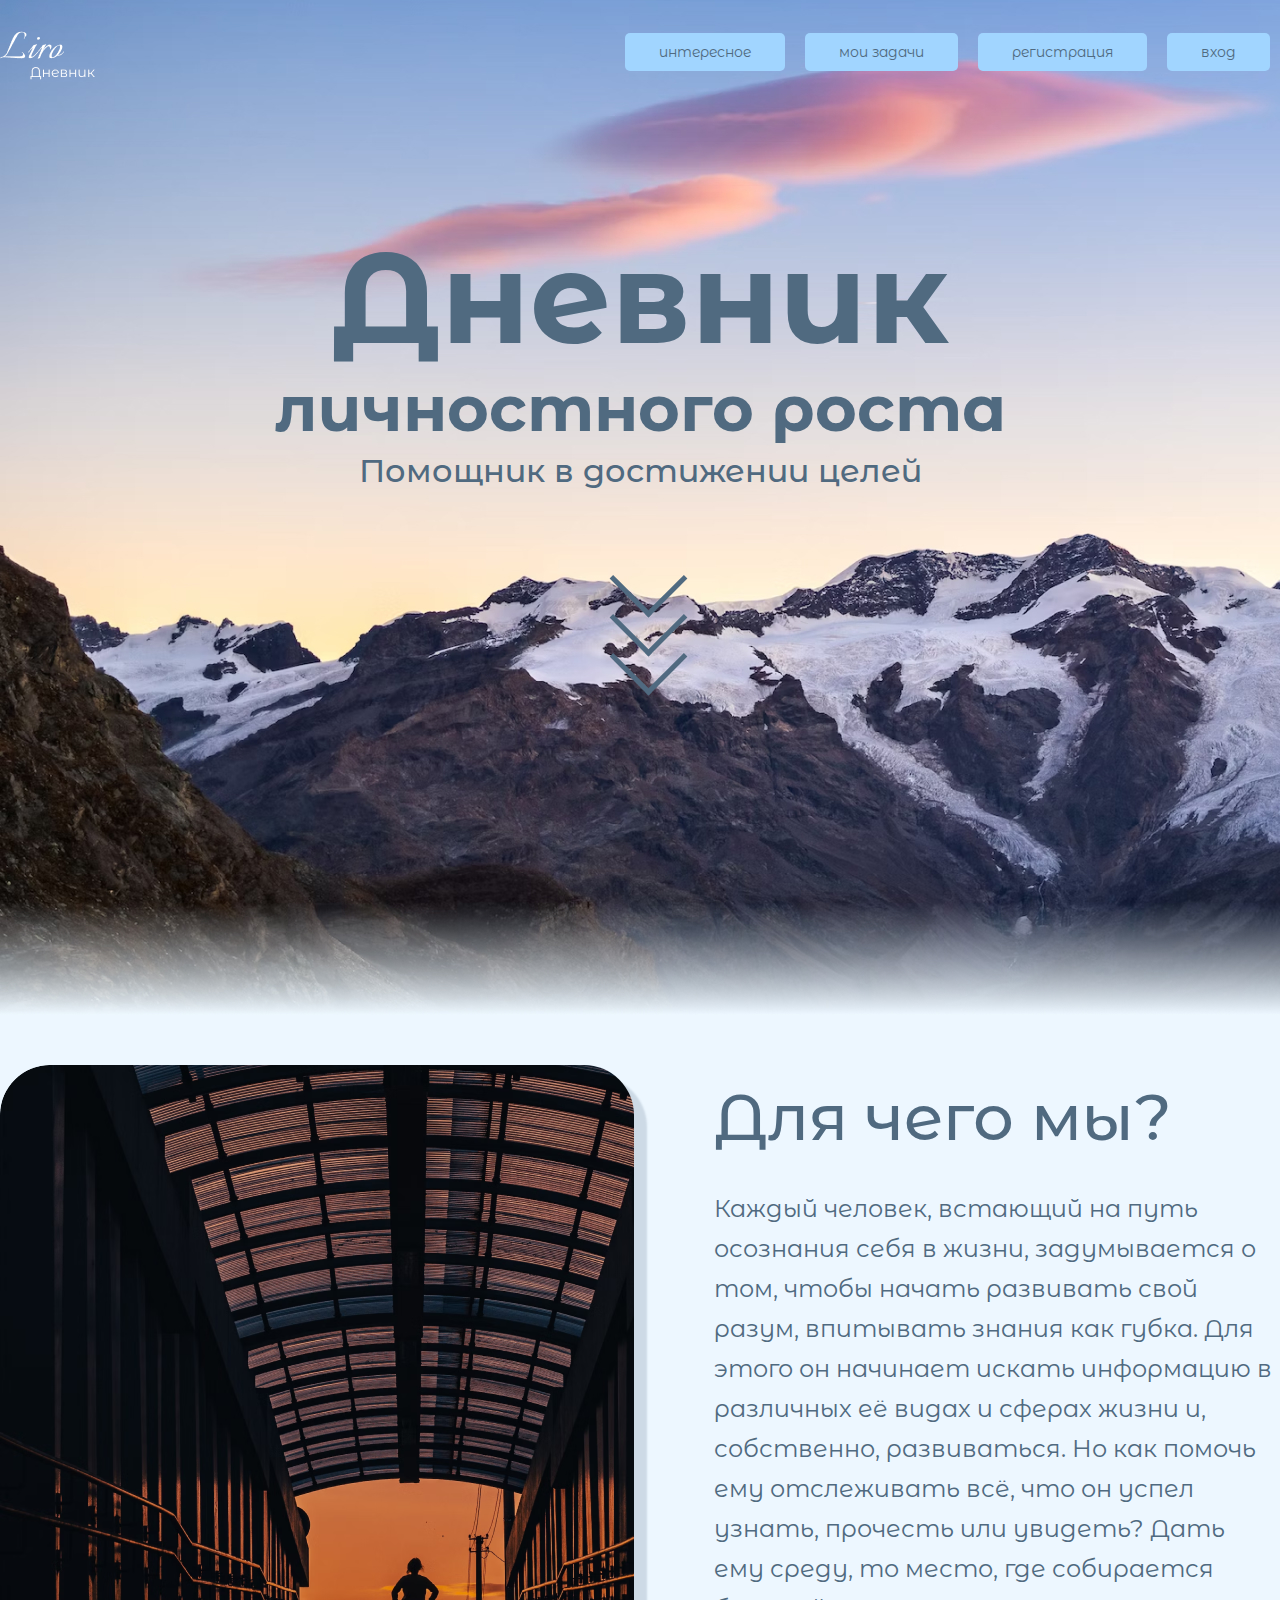
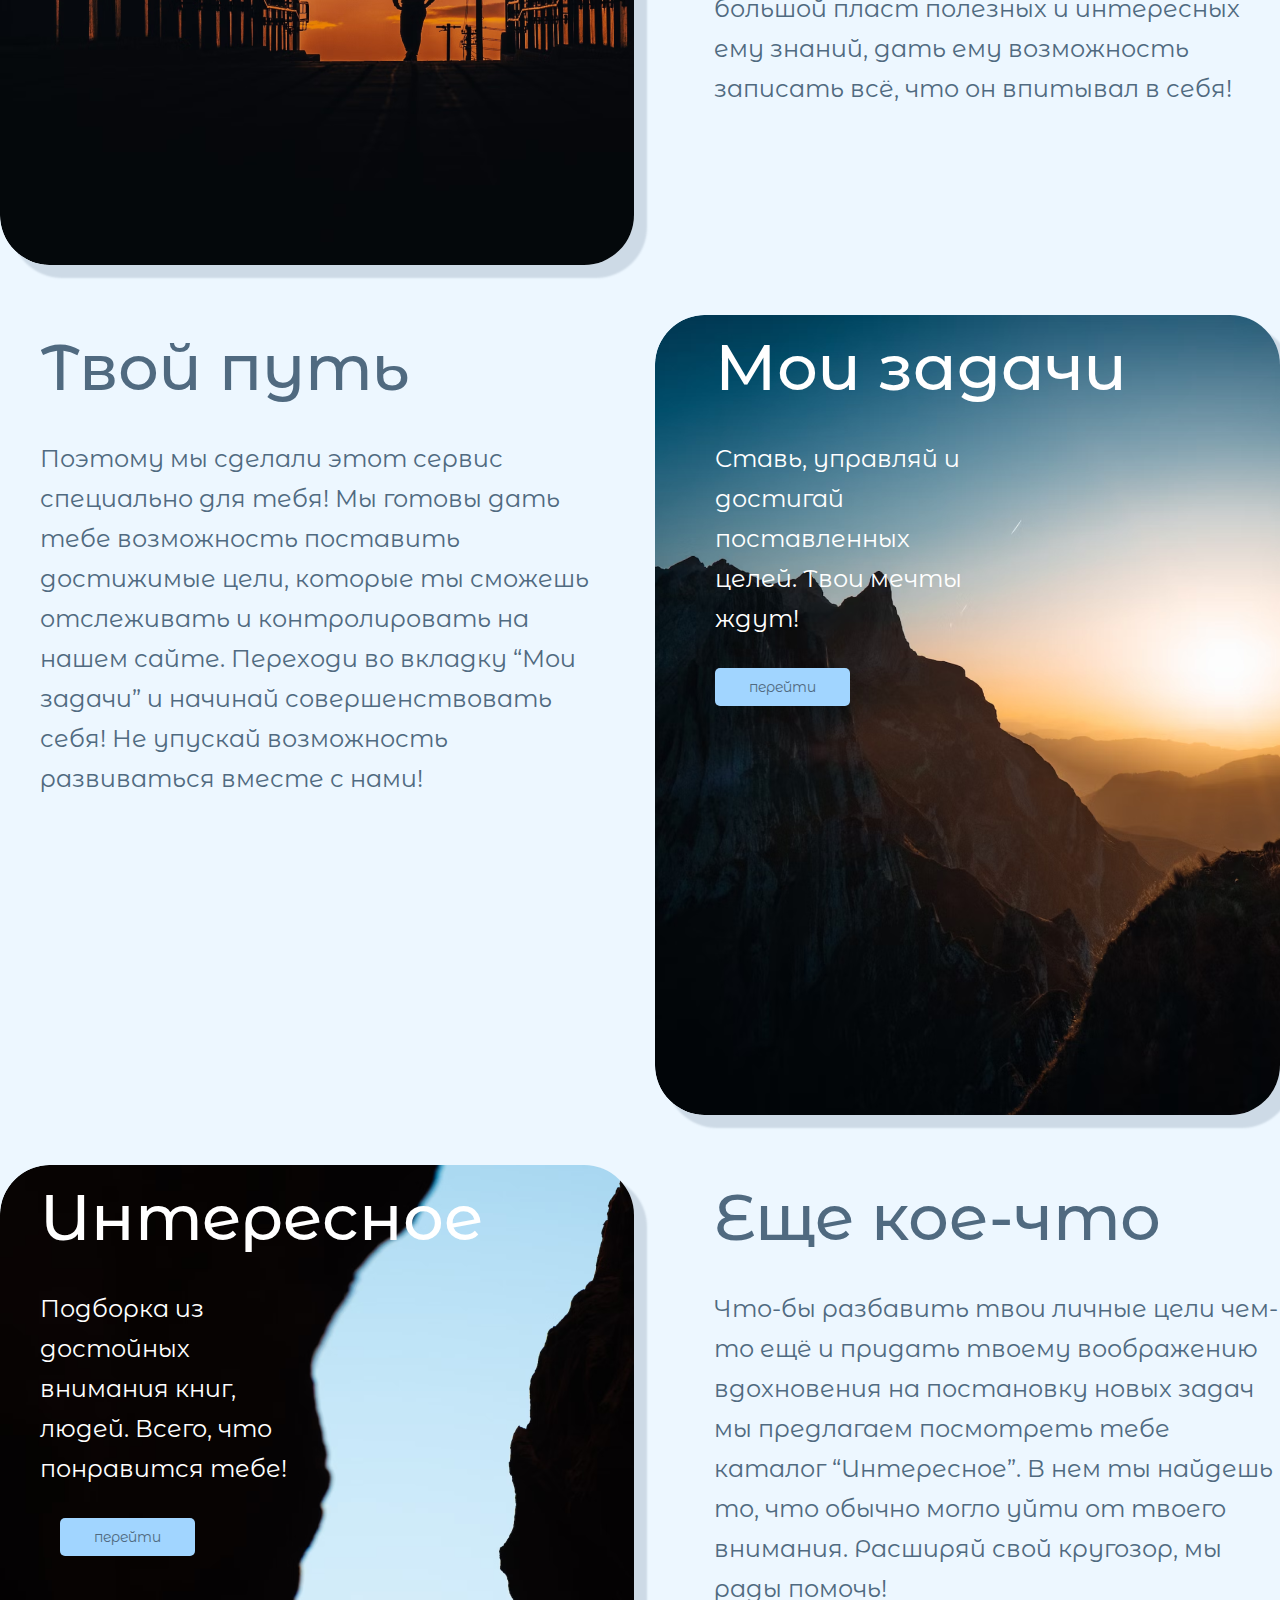
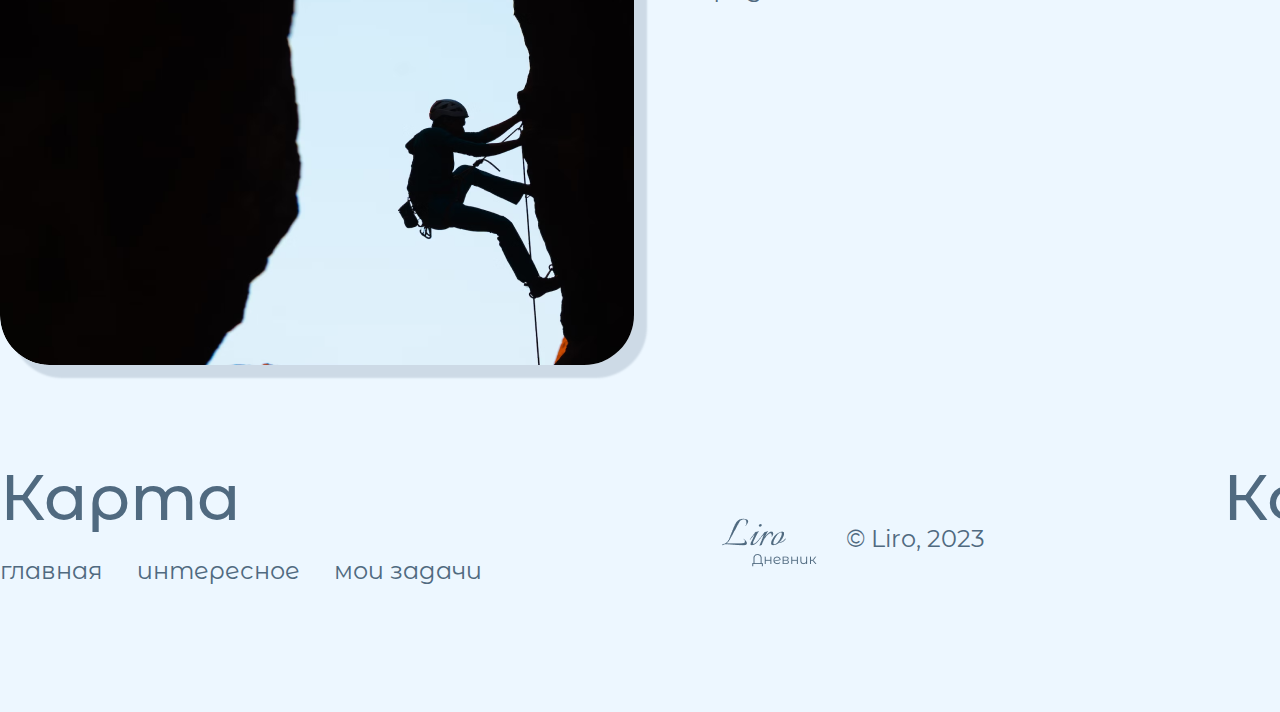
==== index.html @ eb850607 "modified css and html files, created js files" ====
<!DOCTYPE html>
<html lang="en">
<head>
    <meta charset="UTF-8">
    <meta name="viewport" content="width=device-width, initial-scale=1.0">
    <title>Liro Дневник</title>
    <link rel="stylesheet" href="./css/reg_auth.css">
    <link rel="stylesheet" href="./css/header.css">
    <link rel="stylesheet" href="./css/reset.css">
    <link rel="stylesheet" href="./css/index.css">
    <link rel="stylesheet" href="./css/footer.css">
    <link rel="preconnect" href="https://fonts.googleapis.com">
    <link rel="preconnect" href="https://fonts.gstatic.com" crossorigin>
    <script src="../js/script.js" type="module"></script>
</head>
<body>
    <div class="modal__wrapper"></div>
    <div class="reg__wrapper">
        <h1 class="reg__heading">Регистрация</h1>
        <form action="" class="reg__form">
            <label for="name" class="reg__form-label">
                ФИО
                <input class="reg__form-input" type="text" name="fio" placeholder="Введите фамилию, имя и отчество">
            </label>
            <label for="name" class="reg__form-label">
                Логин
                <input class="reg__form-input" type="text" name="login" placeholder="Введите логин">
            </label>
            <label for="name" class="reg__form-label">
                Пароль
                <input class="reg__form-input" type="text" name="password" placeholder="Введите пароль">
            </label>
        </form>
        <button class="reg__sub-btn" type="submit">Зарегистрироваться</button>
        <p class="reg__text">Вы уже есть у нас? <span class="reg__text-bold">Авторизоваться</span></p>
    </div>
    <div class="auth__wrapper">
        <h1 class="auth__heading">Авторизация</h1>
        <form action="" class="auth__form">
            <label for="name" class="auth__form-label">
                Логин
                <input class="auth__form-input" type="text" name="fio" placeholder="Введите логин">
            </label>
            <label for="name" class="auth__form-label">
                Пароль
                <input class="auth__form-input" type="text" name="password" placeholder="Введите пароль">
            </label>
        </form>
        <button class="auth__sub-btn" type="submit">Войти</button>
        <p class="auth__text">Нет аккаунта? <span class="auth__text-bold">Зарегистрироваться</span></p>
    </div>
    <div class="wrapper">
        

        <!-- HEADER -->

        <header class="header">
            <div class="header__nav">
                <a href="./index.html" class="header__logo-link">
                    <img src="../imgs/logo.png" alt="Liro Дневник" class="logo">
                </a>
                <nav class="header__nav-bar">
                    <ul class="header__nav-links">
                        <li class="header__nav-item">
                            <a disabled href="./pages/interesting.html" class="header__nav-link">интересное</a>
                        </li>
                        <li class="header__nav-item">
                            <a href="./pages/tasks.html" class="header__nav-link">мои задачи</a>
                        </li>
                        <li class="header__nav-item">
                            <button class="header__nav-link registration">регистрация</button>
                        </li>
                        <li class="header__nav-item">
                            <button class="header__nav-link authorization">вход</button>
                            <!-- <a href="#" class="header__nav-link">вход</a> -->
                        </li>
                    </ul>
                </nav>
            </div>
            <div class="header__hello-frame">
                <h1 class="hello-frame__h1">Дневник</h1>
                <h2 class="hello-frame__h2">личностного роста</h2>
                <p class="hello-frame__p">Помощник в достижении целей</p>
                <div class="arrow-7">
                    <span></span>
                    <span></span>
                    <span></span>
                </div>
            </div>
        </header>

        <!-- MAIN -->

        <main class="main">
            <div class="main__blocks">
                <div class="main__block">
                    <div class="main__block-image" style="background-image: url(./imgs/image_one.png);"></div>
                    <div class="main__block-heading">
                        <h1 class="main__heading">Для чего мы?</h1>
                        <p class="main__text">Каждый человек, встающий на путь осознания себя в жизни, задумывается о том, чтобы начать развивать свой разум, впитывать знания как губка.
                            Для этого он начинает искать информацию в различных её видах и сферах жизни и, собственно, развиваться.
                            Но как помочь ему отслеживать всё, что он успел узнать, прочесть или увидеть?
                            Дать ему среду, то место, где собирается большой пласт полезных и интересных ему знаний, дать ему возможность записать всё, что он впитывал в себя!</p>
                    </div>
                </div>
                <div class="main__block">
                    <div class="main__block-heading">
                        <h1 class="main__heading" style="margin-left: 0;">Твой путь</h1>
                        <p class="main__text" style="margin-left: 0;">Поэтому мы сделали этот сервис специально для тебя!
                            Мы готовы дать тебе возможность поставить достижимые цели, которые ты сможешь отслеживать и контролировать на нашем сайте.
                            Переходи во вкладку “Мои задачи” и начинай совершенствовать себя!
                            Не упускай возможность развиваться вместе с нами!</p>
                    </div>
                    <div class="main__block-image" style="background-image: url(./imgs/image_two.png); margin-left: 50px;">
                        <h1 class="main__heading" style="margin-left: 60px;">Мои задачи</h1>
                        <p class="main__text" style="width: 270px; margin-left: 60px;">Ставь, управляй и достигай поставленных целей. Твои мечты ждут!</p>
                        <div class="main__link-wrapper">
                            <a href="./pages/tasks.html" class="main__nav-link" style="margin-left: 60px;">перейти</a>
                        </div>
                    </div>
                </div>
                <div class="main__block">
                    <div class="main__block-image" style="background-image: url(./imgs/image_three.png);">
                        <h1 class="main__heading">Интересное</h1>
                        <p class="main__text" style="width: 270px;">Подборка из достойных
                            внимания книг, людей. Всего, что понравится тебе!</p>
                        <div class="main__link-wrapper">
                            <a href="./pages/interesting.html" class="main__nav-link" style="margin-left: 60px;">перейти</a>
                        </div>
                    </div>
                    <div class="main__block-heading">
                        <h1 class="main__heading">Еще кое-что</h1>
                        <p class="main__text">Что-бы разбавить твои личные цели чем-то ещё и придать твоему воображению вдохновения на постановку новых задач мы предлагаем посмотреть тебе каталог “Интересное”.
                            В нем ты найдешь то, что обычно могло уйти от твоего внимания.
                            Расширяй свой кругозор, мы рады помочь!</p>
                    </div>
                </div>
            </div>
        </main>

        <!-- FOOTER -->

        <footer class="footer">
            <div class="footer__nav">
                <h1 class="footer__heading">Карта</h1>
                <ul class="footer__nav-links">
                    <li class="footer__nav-item">
                        <a href="./index.html" class="footer__nav-link">главная</a>
                    </li>
                    <li class="footer__nav-item">
                        <a href="./pages/interesting.html" class="footer__nav-link">интересное</a>
                    </li>
                    <li class="footer__nav-item">
                        <a href="./pages/tasks.html" class="footer__nav-link">мои задачи</a>
                    </li>
                </ul>
            </div>
            <div class="footer__logo-liro">
                <a href="./index.html" class="footer__logo-link">
                    <img src="../imgs/dark_logo.png" alt="Liro Дневник" class="logo">
                </a>
                <p class="footer__liro">© Liro, 2023</p>
            </div>
            <div class="footer__contacts">
                <h1 class="footer__heading">Контакты</h1>
                <ul class="footer__social">
                    <li class="footer__item">
                        <a href="https://vk.com/cercatrovame" class="footer__contact">
                            <img src="../imgs/vk.png" alt="" class="footer__img">
                        </a>
                    </li>
                    <li class="footer__item">
                        <a href="https://t.me/AmNyamsLitClub" class="footer__contact">
                            <img src="../imgs/tg.png" alt="" class="footer__img">
                        </a>
                    </li>
                    <li class="footer__item">
                        <a href="https://github.com/imuhasa/coursework" class="footer__contact">
                            <img src="../imgs/github.png" alt="" class="footer__img">
                        </a>
                    </li>
                </ul>
            </div>
        </footer>
    </div>
</body>
</html>
---- css/reg_auth.css ----
.reg__wrapper, .auth__wrapper {
    display: none;
    flex-direction: column;
    align-items: center;
    position: absolute;
    top: 10%;
    left: 30%;
    background-color: #EDF7FF;
    padding: 50px 100px;
    border-radius: 50px;
    z-index: 2;
}
.reg__form, .auth__form {
    display: flex;
    flex-direction: column;
    margin-bottom: 70px;
}
.reg__form-label, .auth__form-label {
    display: flex;
    flex-direction: column;
    font-size: 24px;
    width: 526px;
    margin-bottom: 30px;
}
.reg__form-input, .auth__form-input {
    margin-top: 10px;
    padding: 22px 20px;
    font-size: 24px;
    font-weight: 400;
    color: #506A80;
    font-family: 'Montserrat Alternates';
    border: 1px solid #A1D5FF;
    border-radius: 5px;
}
.reg__heading, .auth__heading {
    font-size: 64px;
    font-weight: 500;
    margin-bottom: 50px;
}
.reg__sub-btn, .auth__sub-btn {
    border-radius: 5px;
    background: #506A80;
    color: white;
    font-family: 'Montserrat Alternates';
    font-size: 24px;
    font-weight: 400;
    padding: 22px 120px;
    border: none;
    margin-bottom: 10px;
}
.reg__text, .auth__text {
    font-size: 24px;
}
.reg__text-bold, .auth__text-bold {
    font-weight: 500;
}
---- css/header.css ----
body {
    background-color: #EDF7FF;
    color: #506A80;
    font-family: 'Montserrat Alternates', sans-serif;
}
.logo {
    transition: 1s;
}
.logo:hover {
    transform: scale(1.2);
}
.wrapper {
    max-width: 1920px;
    margin: auto;
}
.header{
    background-image: url(../imgs/wallpaper.jpg);
    background-repeat: no-repeat;
    height: 1015px;
}
.header__nav {
    padding-top: 20px;
    display: flex;
    justify-content: space-between;
    align-items: center;
    max-width: 1620px;
    margin: auto;
}
.header__nav-bar{
    display: flex;
    justify-content: space-between;
    align-items: center;
    font-family: 'Montserrat Alternates', sans-serif;
    font-size: 14px;
    
}
.header__search {
    height: 37px;
    font-family: 'Montserrat Alternates', sans-serif;
    border-radius: 5px;
    border: 1px solid #A1D5FF;
    color: #506A80;
    margin-right: 10px;
}
.header__nav-links {
    display: flex;
    align-items: center;
}
.header__nav-item {
    margin: 10px;
    
}
.header__nav-link {
    text-decoration: none;
    padding: 10px 34px;
    color: #506A80;
    font-size: 14px;
    font-family: 'Montserrat Alternates', sans-serif;
    background-color: #A1D5FF;
    border: none;
    border-radius: 5px;
    transition: 0.5s;
}
.header__nav-link:hover {
    background-color: #506A80;
    color: #A1D5FF;
}
.header__hello-frame {
    margin: auto;
    margin-top: 150px;
    font-family: 'Montserrat Alternates', sans-serif;
    font-weight: 500;
    text-align: center;
    
}
.hello-frame__h1 {
    font-size: 128px;
}
.hello-frame__h2 {
    font-size: 64px;
    margin-top: 15px;
}
.hello-frame__p {
    font-size: 32px;
    padding-top: 15px;
}
.hello-frame__down-arrow {
    font-weight: 100;
    font-size: 256px;
}
.arrow-7 {
    margin: auto;
    margin-top: 80px;
    width: 38px;
    height: 100px;
}
.arrow-7 span {
    display: block;
    width: 50px;
    height: 50px;
    border-bottom: 5px solid #506A80;
    border-right: 5px solid #506A80;
    transform: rotate(45deg);
    margin: -16px 0;
    animation: arrow-7 1.5s infinite;
}
.arrow-7 span:nth-child(2){
    animation-delay: -0.2s;
}
.arrow-7 span:nth-child(3){
    animation-delay: -0.4s;
}
@keyframes arrow-7 {
    0%{
        opacity: 0;
        transform: translate(0,-20px) rotate(45deg);
    }
    50%{
        opacity: 1;
    }
    100%{
        opacity: 0;
        transform: translate(0,20px) rotate(45deg);
    }
}

/* Модальное окно добавления карточки для админа */
.modal__wrapper {
    background: rgba(0, 0, 0, 0.25);
    backdrop-filter: blur(10px);
    z-index: 2;
    position: fixed;
    width: 100%;
    height: 100%;
    display: none;
}
---- css/index.css ----
.main {
    max-width: 1620px;
    margin: auto;
}
.main__blocks {
    display: flex;
    flex-direction: column;
}
.main__block {
    display: flex;
    flex-direction: row;
    margin-top: 50px;
}
.main__block-image {
    width: 800px;
    height: 800px;
    color: white;
    transition: 1s;
    box-shadow: 12px 12px 2px 1px rgba(80, 106, 128, .2);
    border-radius: 50px;
}
.main__block-image:hover{
    transform: scale(1.05);
    box-shadow: 15px 15px 6px 3px rgba(80, 106, 128, .2);
}
.main__block-heading {
    max-width: 724px;
    margin-left: 40px;
}
.main__heading {
    margin-top: 20px;
    margin-left: 40px;
    font-size: 64px;
    font-weight: 500;
}
.main__text {
    max-width: 724px;
    margin-top: 40px;
    margin-left: 40px;
    font-size: 24px;
    line-height: 40px;
}
.main__link-wrapper {
    margin-top: 40px;
}
.main__nav-link {
    margin-left: 40px;
    text-decoration: none;
    padding: 10px 34px;
    color: #506A80;
    font-size: 14px;
    font-family: 'Montserrat Alternates', sans-serif;
    background-color: #A1D5FF;
    border: none;
    border-radius: 5px;
    transition: 0.5s;
}
.main__nav-link:hover {
    background-color: #506A80;
    color: #A1D5FF;
}
.auth__text-bold:hover, .reg__text-bold:hover {
    cursor: pointer;
    color: black;
}
---- css/footer.css ----
.footer__heading {
    font-size: 64px;
    font-style: normal;
    font-weight: 500;
}
.footer__nav-link {
    font-size: 24px;
    font-style: normal;
    font-weight: 400;
    color: #506A80;
    text-decoration: none;

}
.footer__nav-link:hover{
    color: black;
    transform: scale(1.2);
}
.footer__nav-item {
    transition: 0.5s;
}
.footer__nav-item:hover {
    transform: scale(1.2);
}
.footer__liro {
    font-size: 24px;
    font-style: normal;
    font-weight: 400;
}
.footer {
    margin: auto;
    padding-top: 100px;
    padding-bottom: 100px;
    width: 1620px;
    display: flex;
    flex-direction: row;
    justify-content: space-between;
}
.footer__nav-links {
    width: 482px;
    margin-top: 30px;
    display: flex;
    justify-content: space-between;
}
.footer__logo-liro {
    display: flex;
    justify-content: space-between;
    align-items: center;
    width: 264px;
}
.footer__social{
    width: 210px;
    margin-top: 30px;
    margin-left: auto;
    display: flex;
    flex-direction: row;
    justify-content: space-between;
    
}
.footer__img {
    transition: 0.5s;
}
.footer__img:hover {
    transform: scale(1.2);
}
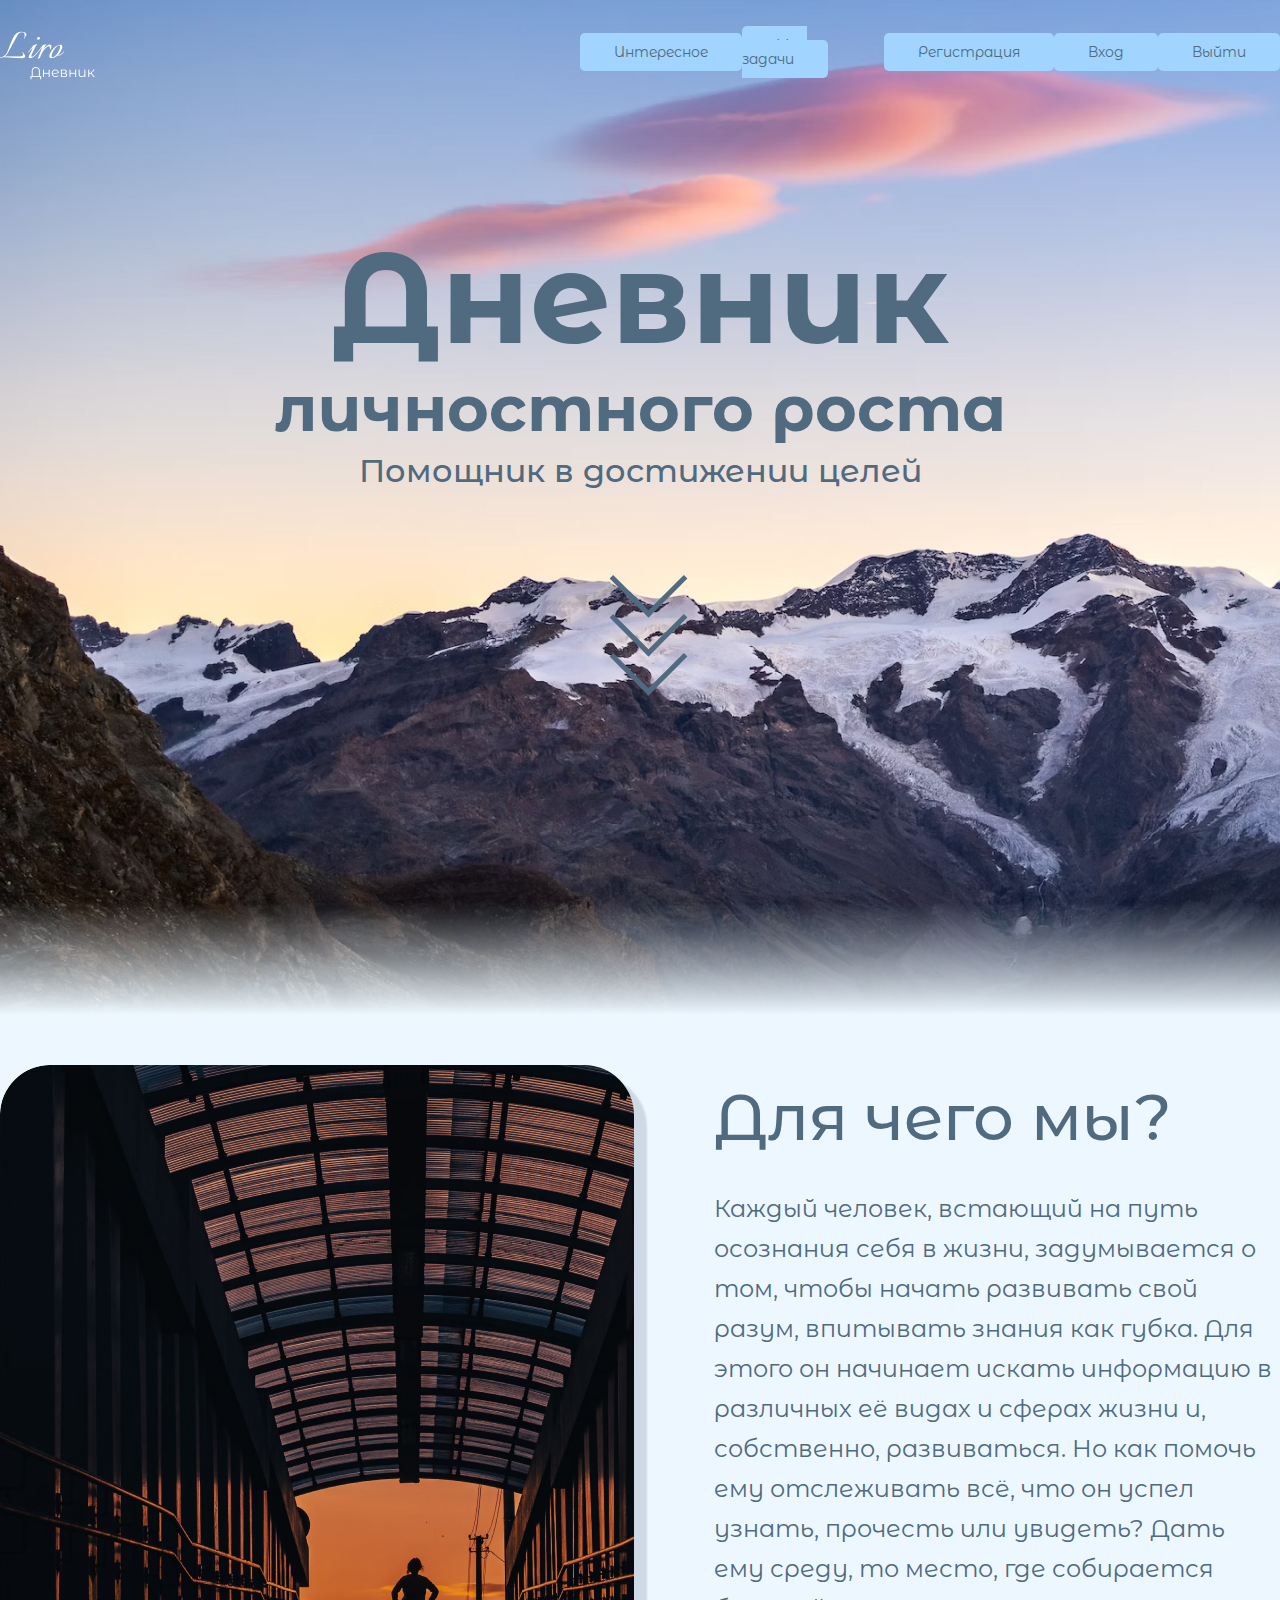
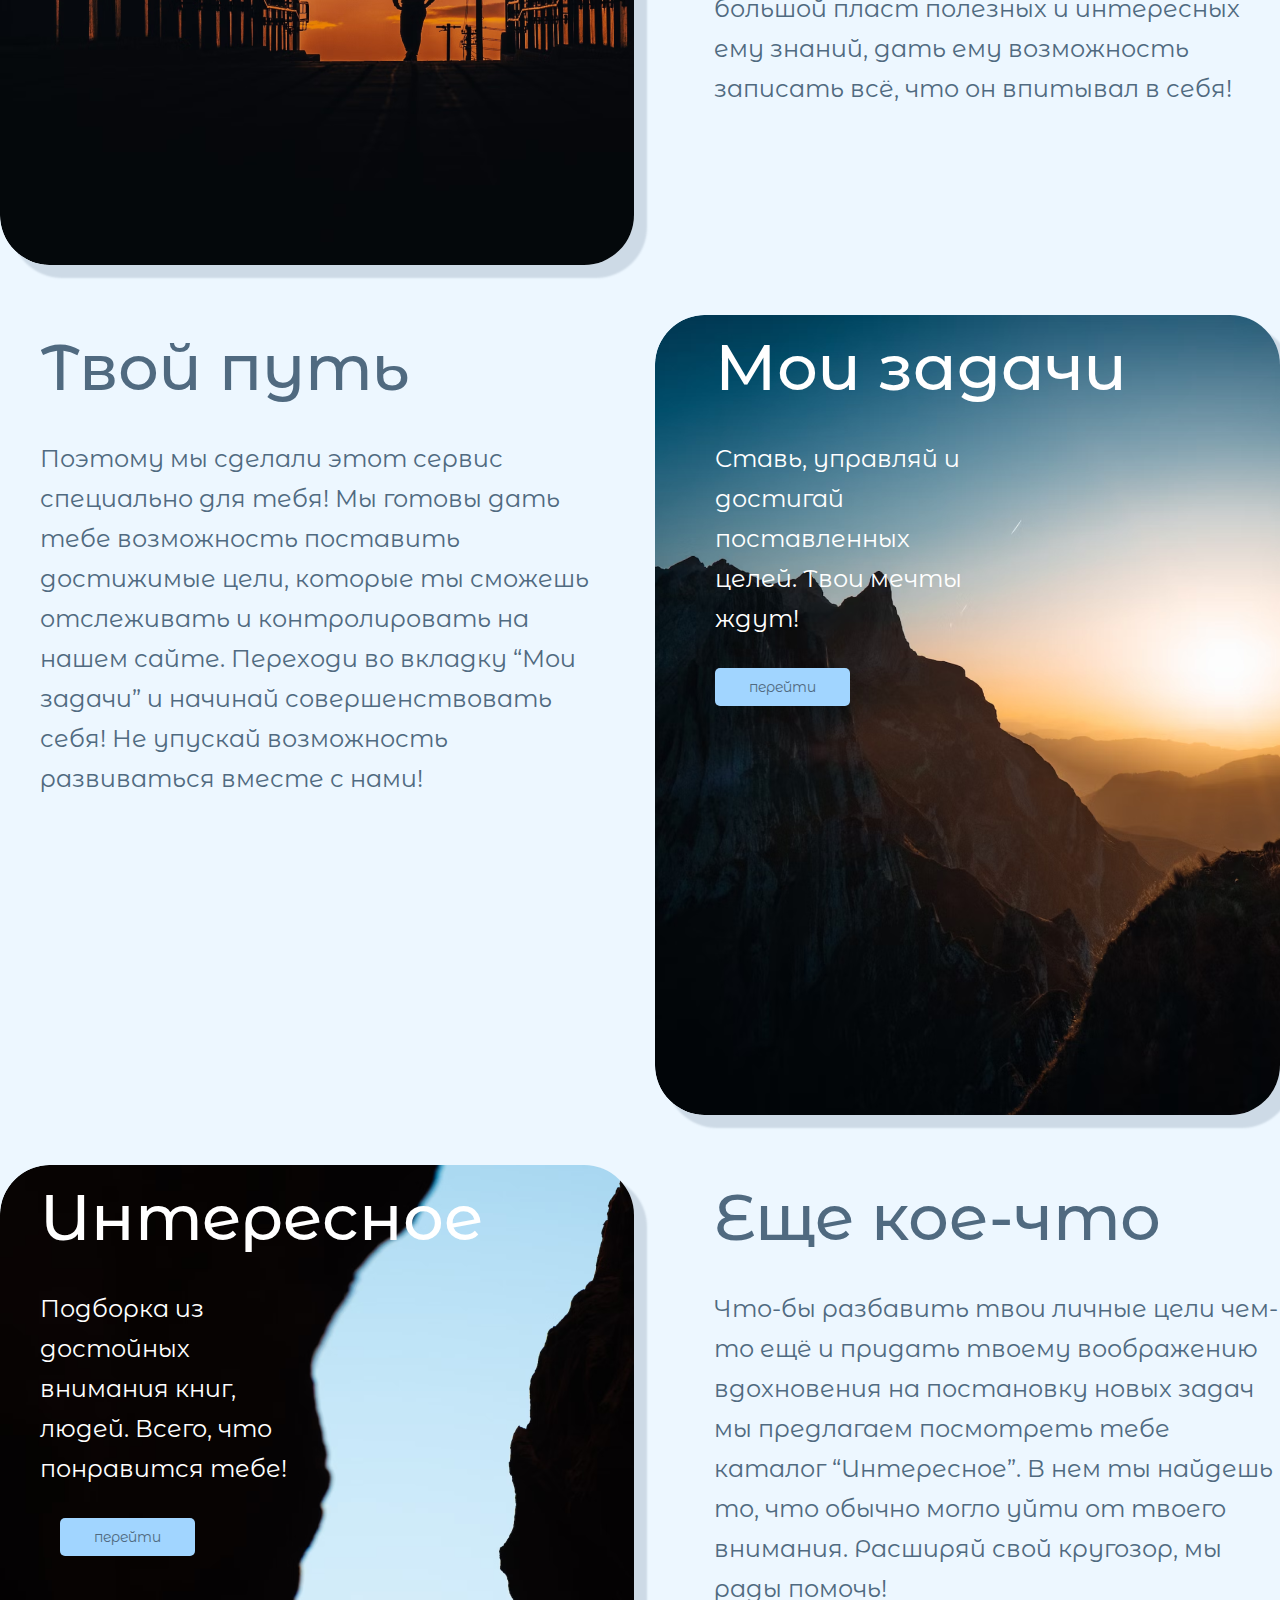
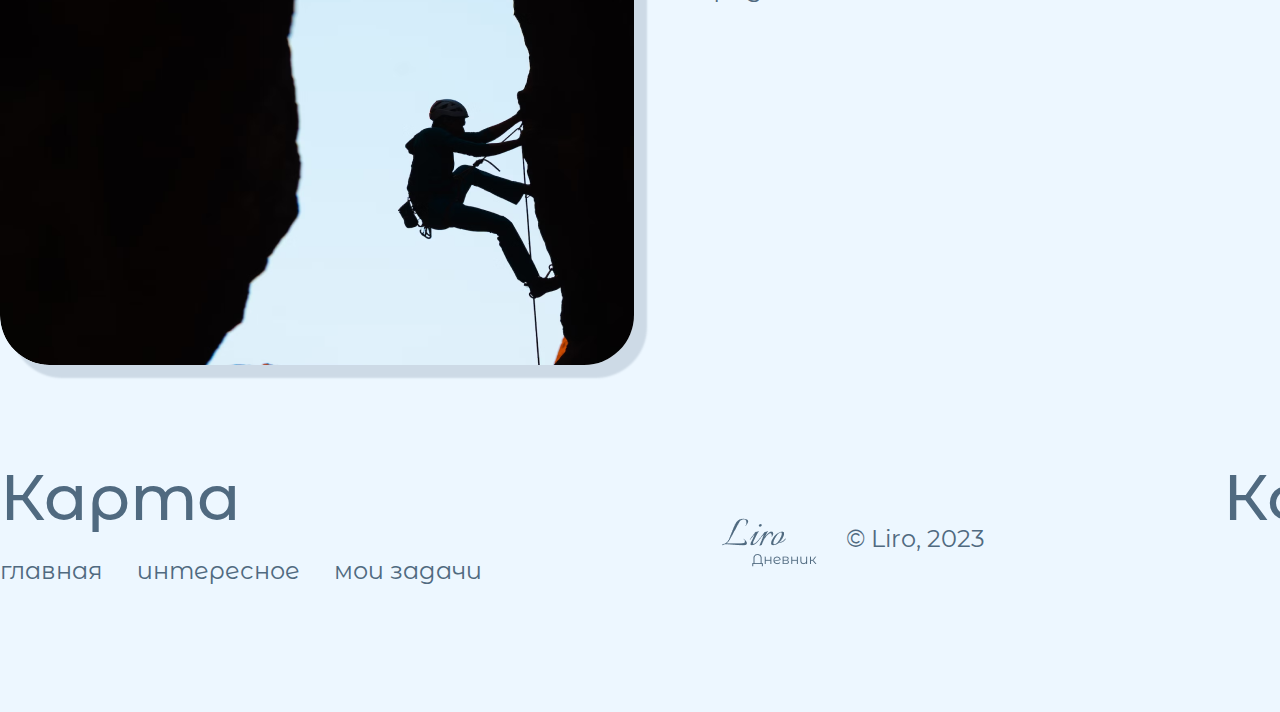
==== commit afb393be: "last push" ====
--- a/index.html
+++ b/index.html
@@ -18,17 +18,17 @@
     <div class="reg__wrapper">
         <h1 class="reg__heading">Регистрация</h1>
         <form action="" class="reg__form">
-            <label for="name" class="reg__form-label">
+            <label class="reg__form-label">
                 ФИО
-                <input class="reg__form-input" type="text" name="fio" placeholder="Введите фамилию, имя и отчество">
+                <input class="reg__form-input fio" type="text" name="fio" placeholder="Введите фамилию, имя и отчество">
             </label>
-            <label for="name" class="reg__form-label">
+            <label class="reg__form-label">
                 Логин
-                <input class="reg__form-input" type="text" name="login" placeholder="Введите логин">
+                <input class="reg__form-input reg-login" type="text" name="login" placeholder="Введите логин">
             </label>
-            <label for="name" class="reg__form-label">
+            <label class="reg__form-label">
                 Пароль
-                <input class="reg__form-input" type="text" name="password" placeholder="Введите пароль">
+                <input class="reg__form-input reg-password" type="text" name="password" placeholder="Введите пароль">
             </label>
         </form>
         <button class="reg__sub-btn" type="submit">Зарегистрироваться</button>
@@ -37,15 +37,16 @@
     <div class="auth__wrapper">
         <h1 class="auth__heading">Авторизация</h1>
         <form action="" class="auth__form">
-            <label for="name" class="auth__form-label">
+            <label class="auth__form-label">
                 Логин
-                <input class="auth__form-input" type="text" name="fio" placeholder="Введите логин">
+                <input class="auth__form-input login" type="text" name="login" placeholder="Введите логин">
             </label>
-            <label for="name" class="auth__form-label">
+            <label class="auth__form-label">
                 Пароль
-                <input class="auth__form-input" type="text" name="password" placeholder="Введите пароль">
+                <input class="auth__form-input password" type="text" name="password" placeholder="Введите пароль">
             </label>
         </form>
+        <p class="submit-block__log-reg-error-text log-or-pswd-error">Войти в учетную запись</p>
         <button class="auth__sub-btn" type="submit">Войти</button>
         <p class="auth__text">Нет аккаунта? <span class="auth__text-bold">Зарегистрироваться</span></p>
     </div>
@@ -62,17 +63,19 @@
                 <nav class="header__nav-bar">
                     <ul class="header__nav-links">
                         <li class="header__nav-item">
-                            <a disabled href="./pages/interesting.html" class="header__nav-link">интересное</a>
+                            <a disabled href="./pages/interesting.html" class="header__nav-link">Интересное</a>
                         </li>
                         <li class="header__nav-item">
-                            <a href="./pages/tasks.html" class="header__nav-link">мои задачи</a>
+                            <a href="./pages/tasks.html" class="header__nav-link">Мои задачи</a>
                         </li>
                         <li class="header__nav-item">
-                            <button class="header__nav-link registration">регистрация</button>
+                            <button class="header__nav-link registration">Регистрация</button>
                         </li>
                         <li class="header__nav-item">
-                            <button class="header__nav-link authorization">вход</button>
-                            <!-- <a href="#" class="header__nav-link">вход</a> -->
+                            <button class="header__nav-link authorization">Вход</button>
+                        </li>
+                        <li class="header__nav-item">
+                            <button class="header__nav-link logout-btn">Выйти</button>
                         </li>
                     </ul>
                 </nav>
--- a/css/header.css
+++ b/css/header.css
@@ -45,10 +45,11 @@
 .header__nav-links {
     display: flex;
     align-items: center;
+    justify-content: space-around;
+    width: 700px;
 }
-.header__nav-item {
-    margin: 10px;
-    
+.submit-block__log-reg-error-text {
+    display: none;
 }
 .header__nav-link {
     text-decoration: none;
--- a/css/index.css
+++ b/css/index.css
@@ -62,4 +62,4 @@
 .auth__text-bold:hover, .reg__text-bold:hover {
     cursor: pointer;
     color: black;
-}+}
